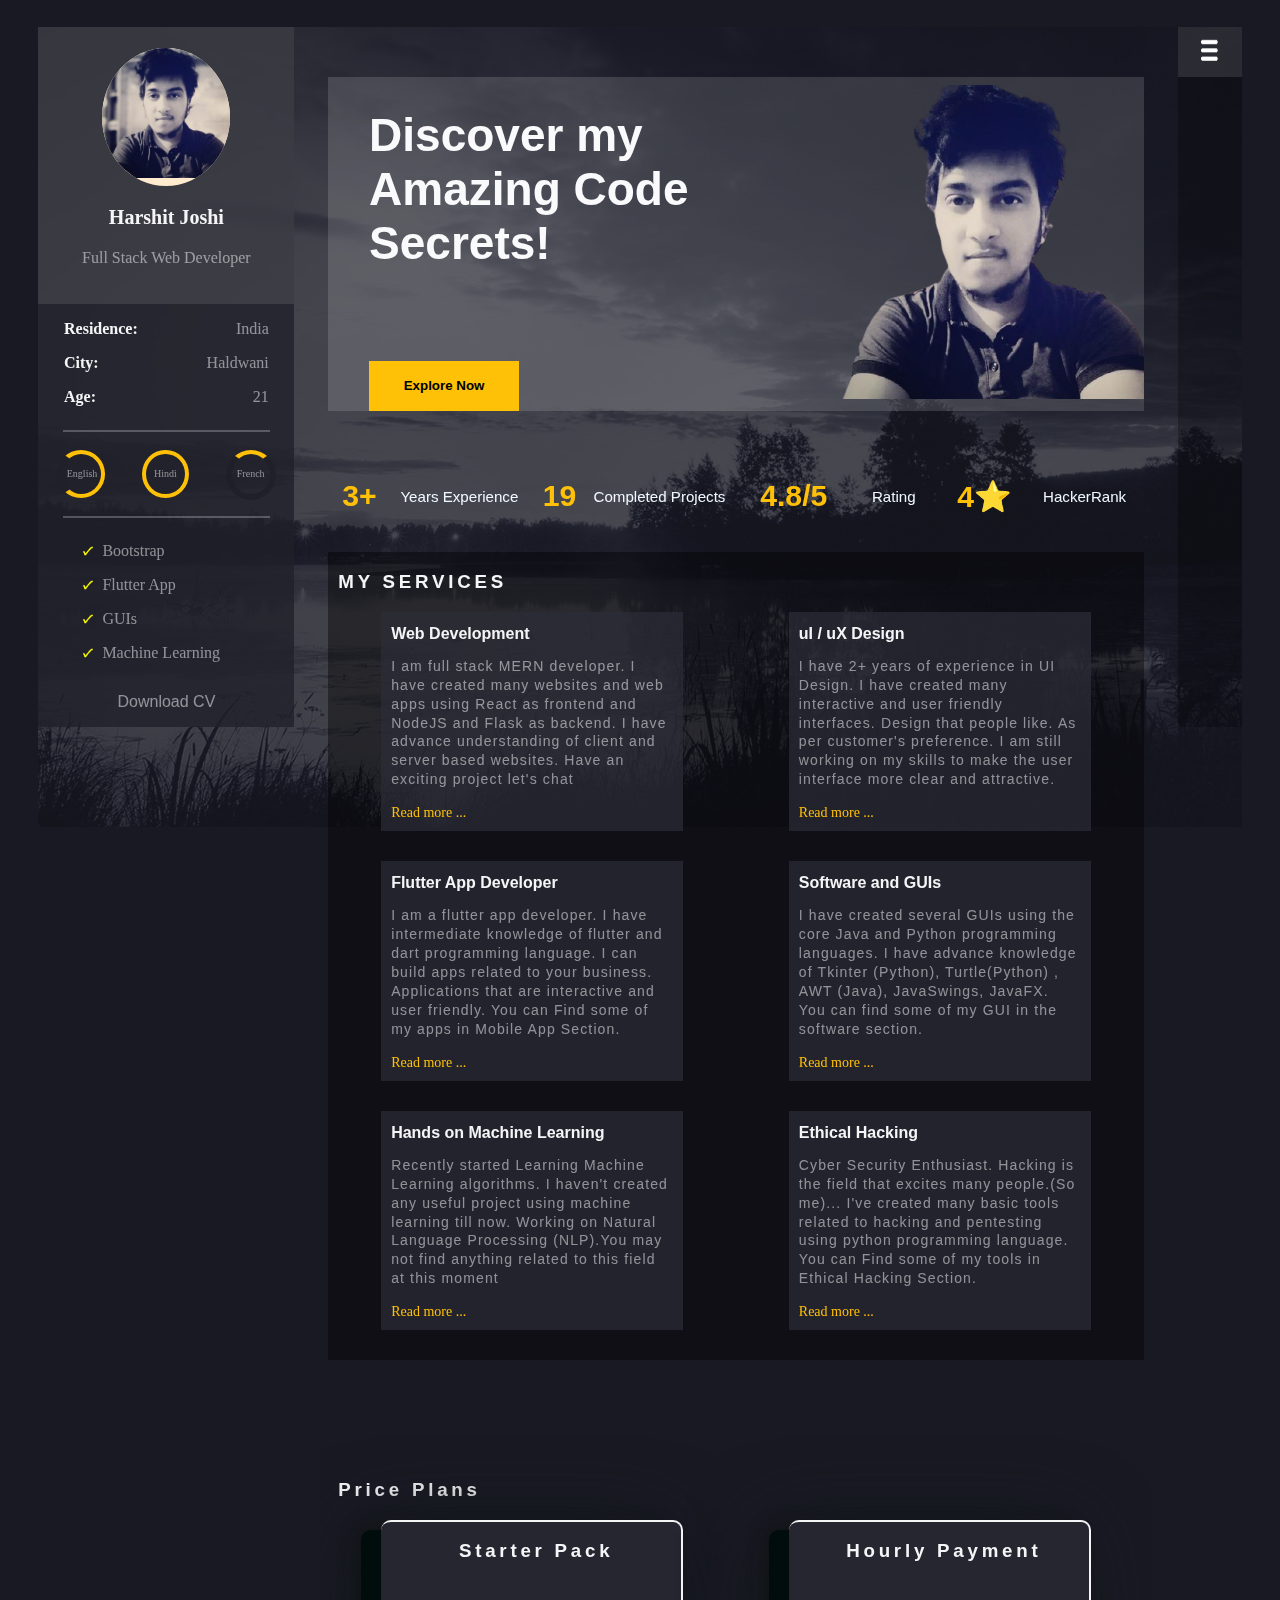
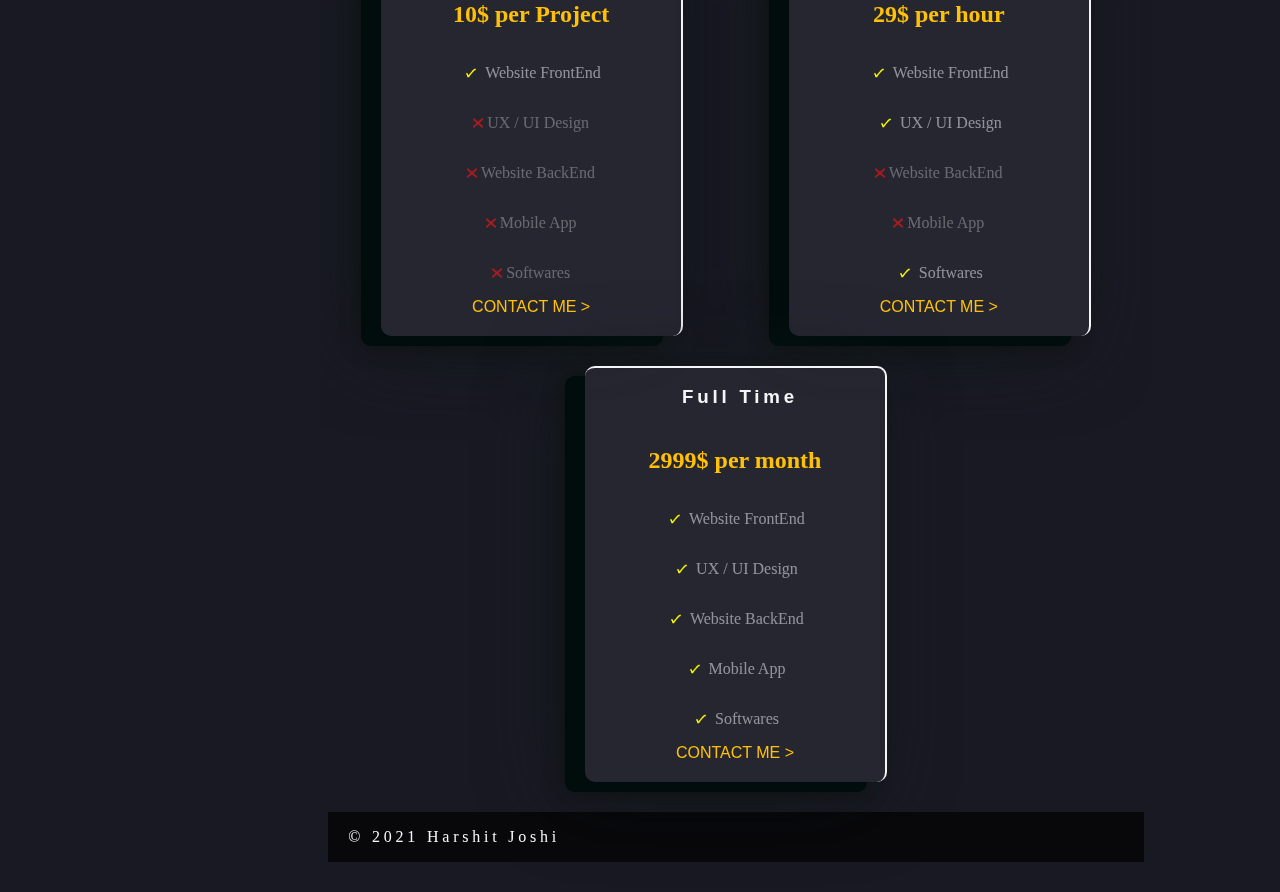
==== index.html @ a352c39e "Add files via upload" ====
<!DOCTYPE html>
<html lang="en">
<head>
    <meta charset="UTF-8">
    <meta http-equiv="X-UA-Compatible" content="IE=edge">
    <meta name="viewport" content="width=device-width, initial-scale=1.0">
    <title>Harshit Joshi</title>
    <link rel="stylesheet" href="css/styles.css">
    <link rel="preconnect" href="https://fonts.googleapis.com">
<link rel="preconnect" href="https://fonts.gstatic.com" crossorigin>
<link href="https://fonts.googleapis.com/css2?family=Style+Script&display=swap" rel="stylesheet">
</head>

<body>
    <button id="leftDotMenu" onclick='myfunction()'><img id="changingIcon" src="images/menuicon.png" style="height: 50%;width: 80%;padding-top: 16px;" alt=""></button>
    <!-- <h1 id="staticHead">HJ-iWEB</h1> -->
    <div id="mainContainer">
        <div class="staticFrameLeft slideL" id="idStaticFrame">
            <div class="mainProfileBox">
                <div class="profilepic">
                    <img src="images/profile.png" alt="Profile Image" width="100%",>
                </div>
                <div>
                    <center>
                        <h3>Harshit Joshi</h3>
                        <p>Full Stack Web Developer</p>
                    </center>
                </div>
            </div>
            <!-- End of profile box -->

            <div class="addressBox">
                <div class="leftAddressBox">
                    <p>Residence:</p>
                    <p>City:</p>
                    <p>Age:</p>
                </div>

                <div class="rightAddressBox">
                    <p>India</p>
                    <p>Haldwani</p>
                    <p>21</p>
                </div>
            </div>
            <!-- Address box ends here -->
            <hr width="80%" style="color: #f5f5f741;border: 0.1px solid #f5f5f741;">

            <div class="circularChart">
                <div class="part3">
                    <p>English</p>
                </div>
                <div class="part">
                    <p>Hindi</p>
                </div>
                <div class="part2">
                    <p>French</p>
                </div>
            </div>
            <br> 
            <!-- End of circular Chart -->
            <hr width="80%" style="color: #f5f5f741;border: 0.1px solid #f5f5f741;">
            <div class="workingKnowlege">
                <p><img src="images/tickImage.png" alt="" style="height: 10px;width: 20px;"> Bootstrap</p>
                <p><img src="images/tickImage.png" alt="" style="height: 10px;width: 20px;"> Flutter App</p>
                <p><img src="images/tickImage.png" alt="" style="height: 10px;width: 20px;"> GUIs</p>
                <p><img src="images/tickImage.png" alt="" style="height: 10px;width: 20px;"> Machine Learning</p>
            </div>
            <button type="button" class="cvDownload" title="This Option dosen't works right now">Download CV</button>
            
        </div>

        <!-- ############################################################################ -->
<!-- MID FRAME -->
        <!-- ############################################################################ -->

        <div class="MidFrame"> 
            <div class="mainHeadingBox">
                <div class="leftHead">
                    <h1>Discover my Amazing Code Secrets!</h1>
                    <div class="animatingCode">
                        
                    </div>
                    <button onclick="window.location.href='#div2ID'">Explore Now</button>
                </div>
                <div class="rightHead">
                    <img src="images/profileImage.png" alt="" id="imgAdjustment">
                </div>
            </div>
            <!-- Main Heading Ended here -->
            <br>
            <div class="div2Mid" id="div2ID">
                <div class="div2part">
                    <h1>3+</h1>
                    <p>Years Experience</p>
                </div>
                <div class="div2part">
                    <h1>19</h1>
                    <p>Completed Projects</p>
                </div>
                <div class="div2part">
                    <h1>4.8/5</h1>
                    <p>Rating</p>
                </div>
                <div class="div2part">
                    <h1>4⭐</h1>
                    <p>HackerRank</p>
                </div>
            </div>
            <br>
            <!-- 2nd Div ended here -->

            <div class="myServices" id="myServiceID">
                <h3>MY SERVICES</h3>
                <div class="cardDiv"  title="Projects are Not added Yet.Will be soon">
                    <div class="cardLayout">
                        <h2>Web Development</h2>
                        <p>I am full stack MERN developer. I have created many websites and web apps using React as frontend and NodeJS and Flask as backend. I have advance understanding of client and server based websites. Have an exciting project let's chat</p>
                        <a href="#">Read more ...</a>
                    </div>
                    <div class="cardLayout">
                        <h2>uI / uX Design</h2>
                        <p>I have 2+ years of experience in UI Design. I have created many interactive and user friendly interfaces. Design that people like. As per customer's preference. I am still working on my skills to make the user interface more clear and attractive.</p>
                        <a href="#">Read more ...</a>

                    </div>
                    <div class="cardLayout">
                        <h2>Flutter App Developer</h2>
                        <p>I am a flutter app developer. I have intermediate knowledge of flutter and dart programming language. I can build apps related to your business. Applications that are interactive and user friendly. You can Find some of my  apps in Mobile App Section.</p>
                        <a href="#">Read more ...</a>
                    </div>
                    <div class="cardLayout">
                        <h2>Software and GUIs </h2>
                        <p>I have created several GUIs using the core Java and Python programming languages. I have advance knowledge of Tkinter (Python), Turtle(Python) , AWT (Java), JavaSwings, JavaFX. You can find some of my GUI in the software section.</p>
                        <a href="#">Read more ...</a>
                    </div>
                    <div class="cardLayout">
                        <h2>Hands on Machine Learning</h2>
                        <p>Recently started Learning Machine Learning algorithms. I haven't created any useful project using machine learning till now. Working on Natural Language Processing (NLP).You may not find anything related to this field at this moment</p>
                        <a href="#">Read more ...</a>
                    </div>
                    <div class="cardLayout">
                        <h2>Ethical Hacking</h2>
                        <p>Cyber Security Enthusiast. Hacking is the field that excites many people.(So me)... I've created many basic tools related to hacking and pentesting using python programming language. You can Find some of my tools in Ethical Hacking Section.</p>
                        <a href="#">Read more ...</a>
                    </div>

                </div>
            </div>
            <!-- End of my services div -->

            <div class="myPlans" id="myPlansID">
                <h3>Price Plans</h3>
                <div class="planCards">
                    <div class="planCardLayout">
                       <h3>Starter Pack</h3>
                       <h2>10$ per Project</h2>
                       <div class="workingKnowlegeNew">
                        <p><img src="images/tickImage.png" alt="" style="height: 10px;width: 20px;"> Website FrontEnd</p>
                        <p style="color:#f5f5f752;"><img src="images/crossImage.png" alt="" style="height: 10px;width: 10px;"> UX / UI Design</p>
                        <p style="color:#f5f5f752;"><img src="images/crossImage.png" alt="" style="height: 10px;width: 10px;"> Website BackEnd</p>
                        <p style="color:#f5f5f752;"><img src="images/crossImage.png" alt="" style="height: 10px;width: 10px;"> Mobile App</p>
                        <p style="color:#f5f5f752;"><img src="images/crossImage.png" alt="" style="height: 10px;width: 10px;"> Softwares</p>
                       </div>
                       <a href="mailto:'joshi.harshit1104@gmail.com'">CONTACT ME ></a>

                    </div>
                <div class="planCards">
                    <div class="planCardLayout">
                        <h3>Hourly Payment</h3>
                        <h2>29$ per hour</h2>
                        <div class="workingKnowlegeNew">
                            <p><img src="images/tickImage.png" alt="" style="height: 10px;width: 20px;"> Website FrontEnd</p>
                            <p><img src="images/tickImage.png" alt="" style="height: 10px;width: 20px;"> UX / UI Design</p>
                            <p style="color:#f5f5f752;"><img src="images/crossImage.png" alt="" style="height: 10px;width: 10px;"> Website BackEnd</p>
                            <p style="color:#f5f5f752;"><img src="images/crossImage.png" alt="" style="height: 10px;width: 10px;"> Mobile App</p>
                            <p><img src="images/tickImage.png" alt="" style="height: 10px;width: 20px;"> Softwares</p>
                        </div>
                        <a href="mailto:'joshi.harshit1104@gmail.com'">CONTACT ME ></a>
                    </div>
                </div>
                <div class="planCards">
                    <div class="planCardLayout">
                        <h3>Full Time</h3>
                        <h2>2999$ per month</h2>
                        <div class="workingKnowlegeNew">
                            <p><img src="images/tickImage.png" alt="" style="height: 10px;width: 20px;"> Website FrontEnd</p>
                            <p><img src="images/tickImage.png" alt="" style="height: 10px;width: 20px;"> UX / UI Design</p>
                            <p><img src="images/tickImage.png" alt="" style="height: 10px;width: 20px;"> Website BackEnd</p>
                            <p><img src="images/tickImage.png" alt="" style="height: 10px;width: 20px;"> Mobile App</p>
                            <p><img src="images/tickImage.png" alt="" style="height: 10px;width: 20px;"> Softwares</p> 
                        </div>
                       <a href="mailto:'joshi.harshit1104@gmail.com'">CONTACT ME ></a>
                    </div>
                </div>
            </div>
        </div>
        <!-- MY PRICE PLAN DIV ENDS HERE -->

        <!-- Footer -->
        <div class="footerClass">
            <p>© 2021 Harshit Joshi</p>
        </div>

        </div>

        <!-- ############################################################################ -->
<!--  RIGHT FRAME -->
        <!-- ############################################################################ -->

        <div class="rightFrame">
            <div class="headingRightFrame">
                <button type="button" style="background-color: transparent;height: 100%;width: 100%;border: none;">
                    <img src="images/menuicon.png" alt="" style="height: 60%;width: 60%;">
                </button>
            </div>
        </div>

    </div>
    
<script>
    var countingOpen=1
    function myfunction(){
        // document.getElementById("idStaticFrame").classList.add("animPhone")
        if (countingOpen%2==0){
            document.getElementById("idStaticFrame").classList.add("slideR")
            document.getElementById("idStaticFrame").classList.remove("slideL")
            countingOpen=1
            console.log("Pressed 1")
            document.getElementById("changingIcon").setAttribute("src","images/triple_dot.png")
            document.getElementById("changingIcon").style.height="70%"
            // document.getElementById("leftDotMenu").style.opacity=0.3
            
        }
        else{
            document.getElementById("idStaticFrame").classList.add("slideL")
            document.getElementById("idStaticFrame").classList.remove("slideR")
            console.log("Pressed 2")
            countingOpen=2
            document.getElementById("changingIcon").setAttribute("src","images/menuicon.png")
            document.getElementById("changingIcon").style.height="50%"    
          }

    }
</script>
</body>
</html>
---- css/styles.css ----
body{
    background-color: #191923;
    /* height: 800px; */
}
body::before{
    content: "";
    /* align-items: ; */
    position: fixed;
    top: 0;
    left: 0;
    width: 100%;
    height: 22px;
    background-color:#191923 ;
    z-index: 10;
    
}

#leftDotMenu{
    display: flex;
    justify-content: center;
    align-items: center;
    position: fixed;
    top: 0%;
    left: 10px;
    z-index: 90;
    width: 70px;
    height: 50px;
    background-color: transparent;
    border: none;
    display: none;
}

#leftDotMenu:active{
    background-color: rgba(1, 1, 1, 0.2);
}

#mainContainer{
    margin: 3%;
    /* height: 94%; */
    width: 94%;
    /* background-color: #fff; */
    display: flex;
    flex-direction: row;
    overflow: hidden;
}

#mainContainer::before{
    content: "";
    background-image: url("../images/backgroundSite.jpg");
    background-repeat: no-repeat;
    background-attachment: fixed;
    background-size: cover;
    opacity: 0.2;
    position: fixed;
    top: 3%;
    left: 3%;
    height: 800px;
    width: 94%;    
}

/* Main LEFT FRAME */
        .staticFrameLeft{
            display: flex;
            flex-direction: column;
            position: fixed;
            top: 3%;
            left: 3%;
            width: 20%;
            height: 700px;
            /* background-color: #20202A; */
            background: rgba(32,32,42,0.8);
            /* overflow; */
            z-index: 1;
        }

            .mainProfileBox{
                width: 100%;
                height: 40%;
                /* position: fixed; */
                background: rgba(255,255,255,0.1);
                display: flex;
                flex-direction: column;
                justify-content: center;
                align-items: center;
            }

                .profilepic{
                    width: 50%;
                    height: 50%;
                    border-radius: 50%;
                    background-color: blanchedalmond;
                    overflow: hidden;

                }

                .mainProfileBox div h3{
                    color: #F5F5F7;
                    font-weight: 600;
                    font-size: 20px;

                }
                .mainProfileBox div p{
                    color: #f5f5f786;
                    /* font-weight: ; */
                    font-size: 16px;
                }

        .addressBox{
            display: flex;
            flex-direction: row;
            justify-content: center;
            width: 100%;
            
        }

            
            .leftAddressBox{
                width: 40%;
            }

            .rightAddressBox{
                text-align: right;
                width: 40%;
            }

            .leftAddressBox p{
                font-size: 16;
                font-weight: 600;
                color:#F5F5F7;
            }

            .rightAddressBox p{
                font-size: 16;
                color: #f5f5f786;
            }


        .circularChart{
            margin-top: 10px;
            width: 100%;
            height: 40px;
            /* background-color: #F5F5F7; */
            display: flex;
            flex-direction: row;
            justify-content: space-around;
        }

            .part{
                width: 15%;
                height: 100%;
                border-radius: 50%;
                
                border: 4px solid #FFC107;
                display: flex;
                justify-content: center;
                align-items: center;
            }
            .part3{
                width: 15%;
                height: 100%;
                border-radius: 50%;
                
                border: 4px solid #FFC107;
                border-left:6px solid rgba(32,32,42,0.8) ;
                display: flex;
                justify-content: center;
                align-items: center;
            }

            .part2{
                width: 15%;
                height: 100%;
                border-radius: 50%;
                
                border: 4px solid #FFC107;
                border-left:6px solid rgba(32,32,42,0.8) ;
                border-bottom:6px solid rgba(32,32,42,0.8) ;
                border-right:6px solid rgba(32,32,42,0.8) ;
                display: flex;
                justify-content: center;
                align-items: center;
            }





            .part p,.part3 p,.part2 p{
                color: #f5f5f786;
                font-size: 10px;
            }

        
        .workingKnowlege p{
            margin-left: 40px;
            color: #f5f5f786;
        }

        .cvDownload{
            height: 50px;
            color: #f5f5f786;
            font-size: 16px;
            background: transparent;
            border: 0px;
            cursor: pointer;
        }

        .cvDownload:hover{
            background-color: #f5f5f73f;
        }

/* ##################################################################################### */
/* ##################################################################################### */
/* ##################################################################################### */
/* ##################################################################################### */
/* ##################################################################################### */

/* Right Frame */
.rightFrame{
    width: 5%;
    height: 700px;
    position: fixed;
    left: 92%;
    top: 3%;
    display: flex;
    flex-direction: column;
    background: rgba(1, 1, 1, 0.26);
}

.headingRightFrame{
    position: relative;
    top: 0;
    left: 0;
    width: 100%;
    height: 50px;
    background-color:#f5f5f71e ;
    
}

/* ##################################################################################### */
/* ##################################################################################### */
/* ##################################################################################### */
/* ##################################################################################### */
/* ##################################################################################### */

/* MID Frame */
.MidFrame{
    position: absolute;
    top: 3%;
    left: 25%;
    /* background-color: #F5F5F7; */
    width: 65%;
    /* height: 900px; */
    overflow: hidden;
    display: flex;
    flex-direction: column;
    align-items: center;
}

.mainHeadingBox{
    margin-top: 50px;
    margin-bottom: 30px;
    width: 98%;
    /* height: 350px; */
    display: flex;
    flex-direction: row;
    align-items: center;
    background:rgba(255,255,255,0.14)
    
}

    .leftHead{
        width: 60%;
        height: 80%;
        /* background-color: #FFC107; */
        display: flex;
        flex-direction: column;
        justify-content: space-around;
        padding-left: 5%;
        /* align-items: center; */
    }

    .leftHead h1{
        font-size: 46px;
        font-family: "Poppins", sans-serif;
        font-weight: 900;
        color: #fafafc;
    }

    .leftHead button{
        width:150px;
        height: 50px;
        background-color: #FFC107;
        border: 0px;
        position: relative;
        top: 0;
        left: 0;
        font-weight: bold;
    }

    .leftHead button:hover{
        box-shadow: 0px 0px 0px #FFC107,0px 0px 20px #FFC107,0px 0px 80px #FFC107;
        animation: animateBtn 500ms linear forwards;
    }

    .animateExploreBtn{
        animation: animateBtn 500ms linear forwards;
    }

    @keyframes animateBtn{
        from{
            top: 0;
        }        
        to{
            top: -3px;
        }
    }
    .animatingCode{
        width:200px;
        height: 60px;
        
    }

    .animatingCode::before{
        content: '';
        position: absolute;
        top: 270px;
        left: 40px;
        width: 100%;
        height: 21px;
        overflow: hidden;
        font-size: 20px;
        font-family: "Poppins",sans-serif;
        color: #eeeded9a  ;
        font-weight: 400;
        letter-spacing: 0.5mm;
        animation: textAnimation 20s infinite linear ;
        
        /* box-shadow: 0px 0px 0px #fffbfb,0px 0px 20px #fffbfb,0px 0px 80px #fffbfb; */
    }

    @keyframes textAnimation {
        0%{
            width: 0%;
        }
        10%{
            content: '<code>_Hello_there._I_am_Harshit_</code>';
            width: 100%;
        }
        20%{
            width: 0%;
        }
        30%{
            content:'<code>_I_build_Automation_Tools_</code>';
            width: 100%;
        }
        40%{
            width: 0%;
        }
        50%{
            content:'<code>_I_build_ios_and_android_apps_</code>';
            width: 100%;
        }
        60%{
            width: 0%;   
        }
        70%{
            content: '<code>_I_build_UX/UI_designs_and_interfaces_</code>';
            width: 100%;
        }
        80%{
            width: 0%;
            
        }
        90%{
            content: '<code>_I_build_GUIs_and_Softwares_</code>';
            width: 100%;
        }
        100%{
            width: 0%;
        }
        
    }

    .rightHead{
        width: 40%;
        height: 100%; 
        
    } 

    #imgAdjustment{
        width: 100%;
        height: 100%;
    }

.div2Mid{
    width: 98%;
    /* height: 60px; */
    
    display: flex;
    flex-wrap: wrap;
    flex-direction: row;
    justify-content: space-around;
    align-items: center;
    flex-wrap: wrap;
}

    .div2part{
        width: 200px;
        height: 80%;
        
        display: flex;
        
        flex-direction: row;
        justify-content: space-around;
        align-items: center;
    }
    .div2part h1{
        font-family: "Poppins",sans-serif;
        color: #FFC107;
        font-size: 8mm;
    }

    .div2part p{
        font-family: "Poppins",sans-serif;
        color: aliceblue;
        font-size: 4mm;
        
    }


/* 3rd div starting here */
.myServices{
    width: 98%;
    /* height: 300px; */
    margin-bottom: 100px;
        background: rgba(1,1,1,0.4);
    
}
    .myServices h3{
        font-family: "Poppins",sans-serif;
        color: #F5F5F7;
        font-weight: 700;
        letter-spacing: 1mm;
        margin-left: 10px;
    }

    .cardDiv{
        width: 100%;
        /* height: 90%; */
        display: flex;
        flex-direction: row;
        flex-wrap: wrap;
        justify-content: space-around;
        align-content: space-around;
        /* margin-bottom: 200px; */
        
    }

        .cardLayout{
            width: 300px;
            /* height: 200px; */
            background: rgba(44,44,56,0.7);
            margin-bottom: 30px;
            padding-bottom: 10px;
            border-right:2px solid rgba(44,44,56,0.3);
            /* border-top: 2px solid #F5F5F7; */
            /* padding: ; */
        }
        .cardLayout:hover{
            border-right:2px #9c9cc06b solid;
            border-top: 2px #9c9cc06b solid;    
        }

            .cardLayout h2{
                margin-left: 10px;
                font-family: "Poppins",sans-serif;
                font-size: 16px;
                font-weight: 600;
                color: #F5F5F7;
            }
            .cardLayout p{
                margin-left: 10px;
                margin-right: 10px;
                font-family: "Poppins",sans-serif;
                color: #f5f5f786;
                font-size: 14px;
                line-height: 5mm;
                letter-spacing:0.3mm;
            }

            .cardLayout a{
                margin-left: 10px;
                font-size: 14px;
                font-family: cursive;
                color: #FFC107;
                text-decoration: none;
            }

            .cardLayout a:hover{
                color: #d2ff07;
                /* box-shadow: 0px 0px 0px #FFC107,0px 0px 20px #FFC107,0px 0px 60px #FFC107; */
            }

.myPlans{
    width: 98%;

}

.planCards{
    display: flex;
    flex-direction: row;
    justify-content: space-around;
    flex-wrap: wrap;
}
    .planCardLayout{
        width: 300px;
        /* height: 400px; */
        background: rgba(44,44,56,0.7);
        margin-bottom: 30px;
        display: flex;
        flex-direction: column;
        justify-content: space-around;
        align-items: center;
        border-radius: 10px;
        border-right: 2px solid #F5F5F7;
        border-top: 2px solid #F5F5F7;
        box-shadow: -20px 10px 0px rgb(1, 12, 12),-20px 10px 20px rgb(15, 17, 17),-20px 10px 80px rgb(18, 27, 27);

        /* padding: ; */
    }

    .planCardLayout:hover{
        transform: rotateY(0deg);
        animation: animatecardLayout 1s linear;
    }

    @keyframes animatecardLayout{
        0%{
            transform: rotateY(0deg);
            transform: skewX(0deg);

        }
        30%{
            transform: rotateY(10deg);
            transform: skewX(2deg);
        }
        70%{
            transform: rotateY(-10deg);
            transform: skewX(-2deg);
        }
        100%{
            transform: rotateY(0deg);
            transform: skewX(0deg);
        }
    } 

    .myPlans h3{
        font-family: "Poppins",sans-serif;
        color: #F5F5F7;
        font-weight: 700;
        letter-spacing: 1mm;
        margin-left: 10px;
    }

    .planCardLayout h2{
        color: #FFC107;       
    }
    .workingKnowlegeNew{
        display: flex;
        flex-direction: column;
        align-items: center;
        color: #f5f5f786;
    }

    .planCardLayout a{
        margin-bottom: 20px;
        color: #FFC107;
        text-align: left;
        text-decoration: none;
        position: relative;
        font-family: "Poppins",sans-serif;
    }

    .planCardLayout a:hover{
        color: #d2ff07;

    }

/* Footer Link */
.footerClass{
    width: 98%;
    height: 50px;
    background-color: rgba(1,1,1,0.7);
    margin-bottom: 30px;
}

.footerClass p{
    color: #F5F5F7;
    font-weight: 100;
    margin-left: 20px;
    letter-spacing: 1mm;
    
}

/* FOR MOBILE USERS */
/* ###################################################################################### */
/* ###################################################################################### */
/* ###################################################################################### */
/* ###################################################################################### */
/* ###################################################################################### */
/* ###################################################################################### */
/* ###################################################################################### */
/* ###################################################################################### */
/* ###################################################################################### */
/* ###################################################################################### */
/* ###################################################################################### */
/* ###################################################################################### */
/* ###################################################################################### */

@media (min-width:496px) and (max-width:1200px) {

    /* #mainContainer::before{
        width: 100%;
    }
    #mainContainer{
        width: 100%;
    } */


    #leftDotMenu{
        display: inline;
    }
    .staticFrameLeft{
        width: 300px;
        display: flex;
        position:fixed;
        overflow: scroll;
        top: 50px;
        left: 0;
        background: rgba(1,1,1,0.9);
        overflow: hidden;
        z-index: 200;
    }
/* Added new here */
    .slideL{
        animation: slideLeft 1s linear forwards;
    }

    .slideR{
        animation: slideRight 1s linear forwards;
    }
    @keyframes slideRight {
        from{
            left: -10cm;
        }
        to{
            left: 0cm;
        }
    }

    @keyframes slideLeft {
        from{
            left: 0cm;
        }
        to{
            left:-10cm
        }
        
    }
/* Added new */
    .animPhone{
        animation:animateProfileMenu 500ms linear linear forwards;
    }

    @keyframes animateProfileMenu {
        from{
            display: none;
            z-index: 0;
        }
        to{
            display: flex;
            z-index: 20;
        }
    }

    body::before{
        padding-left: 40%;
        padding-top: 15px;
        font-size: 0.7cm;
        font-family: 'Style Script', cursive;;
        content: "HJ - i WEB"; 
        position: fixed;
        top: 0;
        left: 0;
        width: 100%;
        height: 50px;
        background-color:#000000 ;
        z-index: 10;
        color: #ffffff;
    }

    .rightFrame{
        display: none;
    }
    .MidFrame{
        top: 3%;
        left: 0%;
        width: 100%;
    }

    .mainHeadingBox{
        width: 90%;
    }

    .rightHead{
        display: none;
    }
    .animatingCode::before{
        /* display: none; */
        /* position:relative ; */
        margin-left: 80px;
        font-size: 12px;
        top: 150px;
        left: 25%;
        height: 12px;
    }

    .leftHead{
        width: 90%;
        align-items: center;
    }

    .leftHead h1{
        font-size: 36px;
    }
    .leftHead button{
        margin-bottom: 20px;
    }
}



@media screen and (max-width:495px) {

    #leftDotMenu{
        display: block;
    }
    .staticFrameLeft{
        width: 300px;
        display: flex;
        position:fixed;
        overflow: scroll;
        top: 50px;
        left: 0;
        /* overflow-y:  scroll; */
        background: rgba(1,1,1,0.9);
        overflow: hidden;
    }

    .slideL{
        animation: slideLeft 1s linear forwards;
    }

    .slideR{
        animation: slideRight 1s linear forwards;
    }
    @keyframes slideRight {
        from{
            left: -10cm;
        }
        to{
            left: 0cm;
        }
    }

    @keyframes slideLeft {
        from{
            left: 0cm;
        }
        to{
            left:-10cm
        }
        
    }

    .animPhone{
        animation:animateProfileMenu 500ms linear linear forwards;
    }

    @keyframes animateProfileMenu {
        from{
            display: none;
            z-index: 0;
        }
        to{
            display: flex;
            z-index: 20;
        }
    }

    body::before{
        padding-left: 30%;
        padding-top: 15px;
        font-size: 0.7cm;
        font-family: 'Style Script', cursive;;
        content: "HJ - i WEB";   
        position: fixed;
        top: 0;
        left: 0;
        width: 100%;
        height: 50px;
        background-color:#000000af ;
        z-index: 10;
        color: #ffffff;
    }



    .rightFrame{
        display: none;
    }
    .MidFrame{
        top: 3%;
        left: 0%;
        width: 100%;
    }
    .rightHead{
        display: none;
    }
    .animatingCode::before{
        /* display: none; */
        /* position:relative ; */
        font-size: 12px;
        left: 10px;
        height: 12px;
    }

    .leftHead{
        width: 90%;
        align-items: center;
    }

    .leftHead h1{
        font-size: 36px;
        text-align: center;
    }
    .leftHead button{
        margin-bottom: 20px;
    }
}
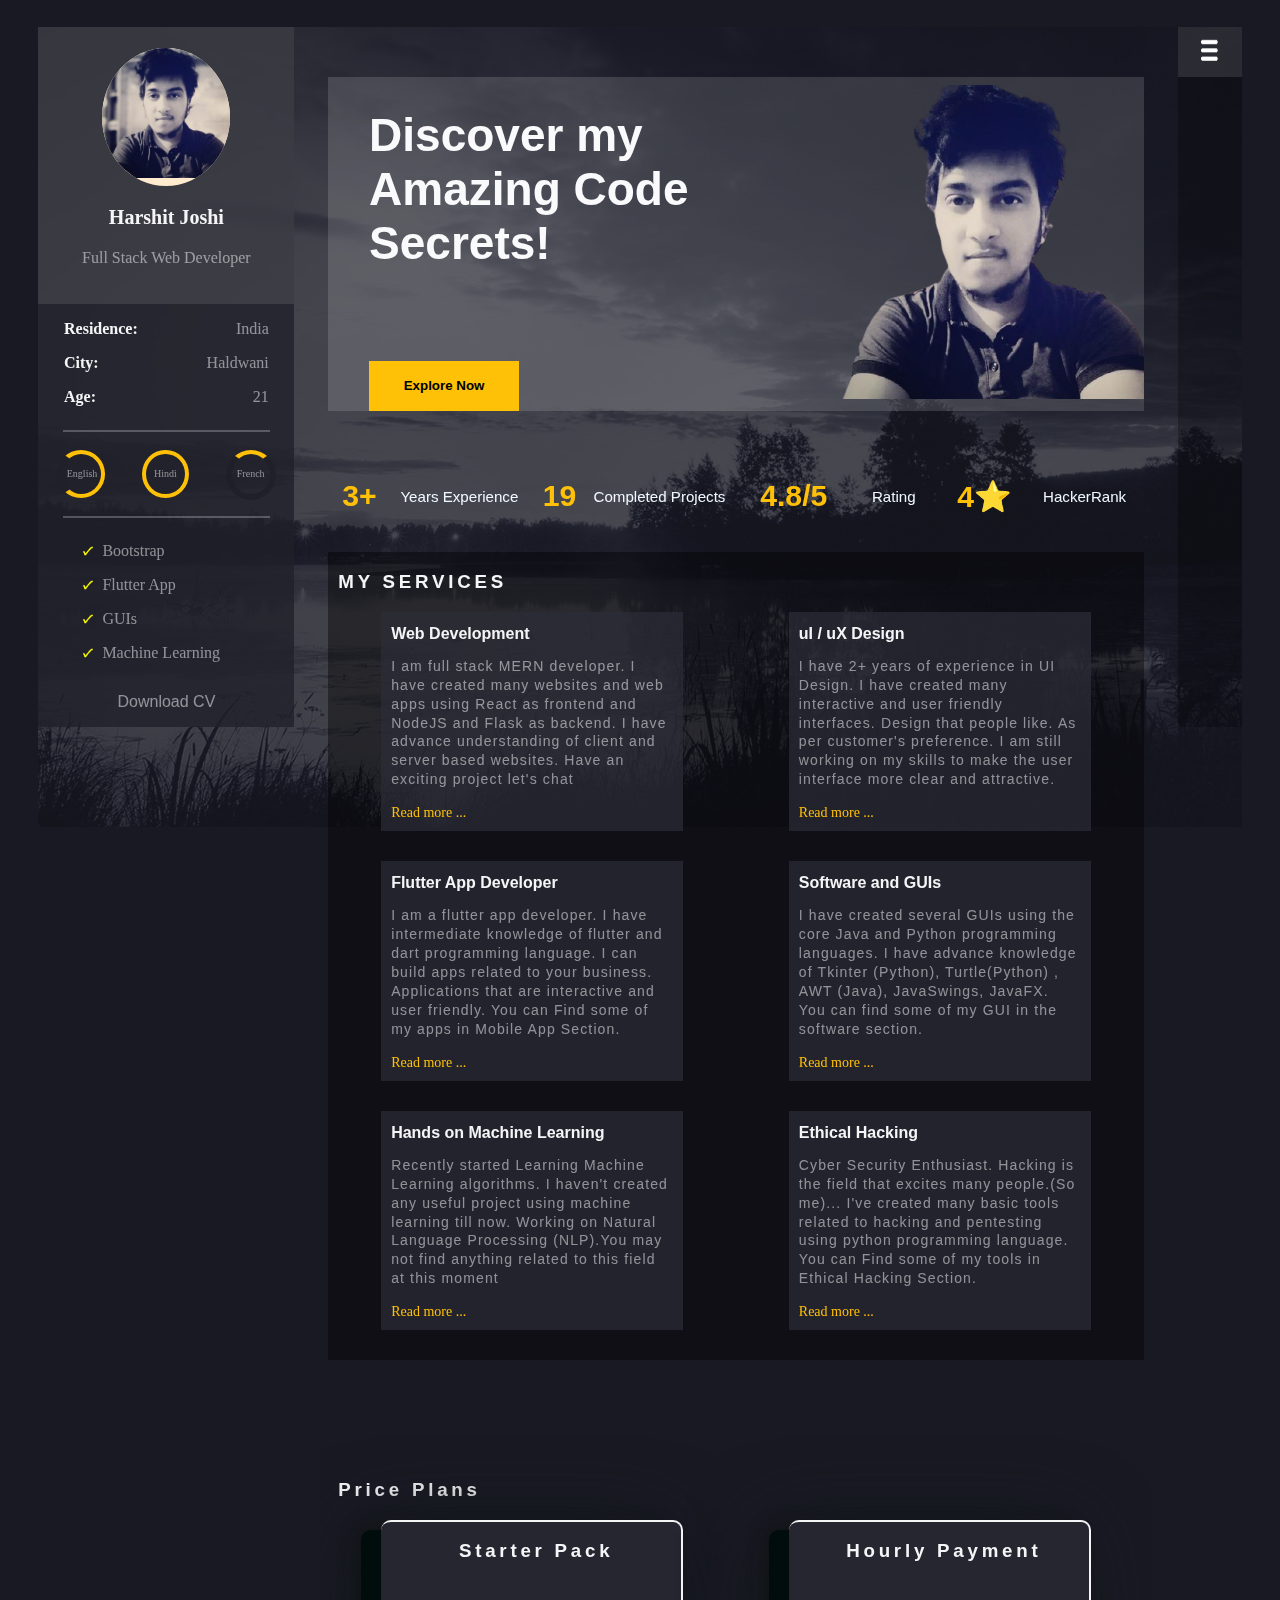
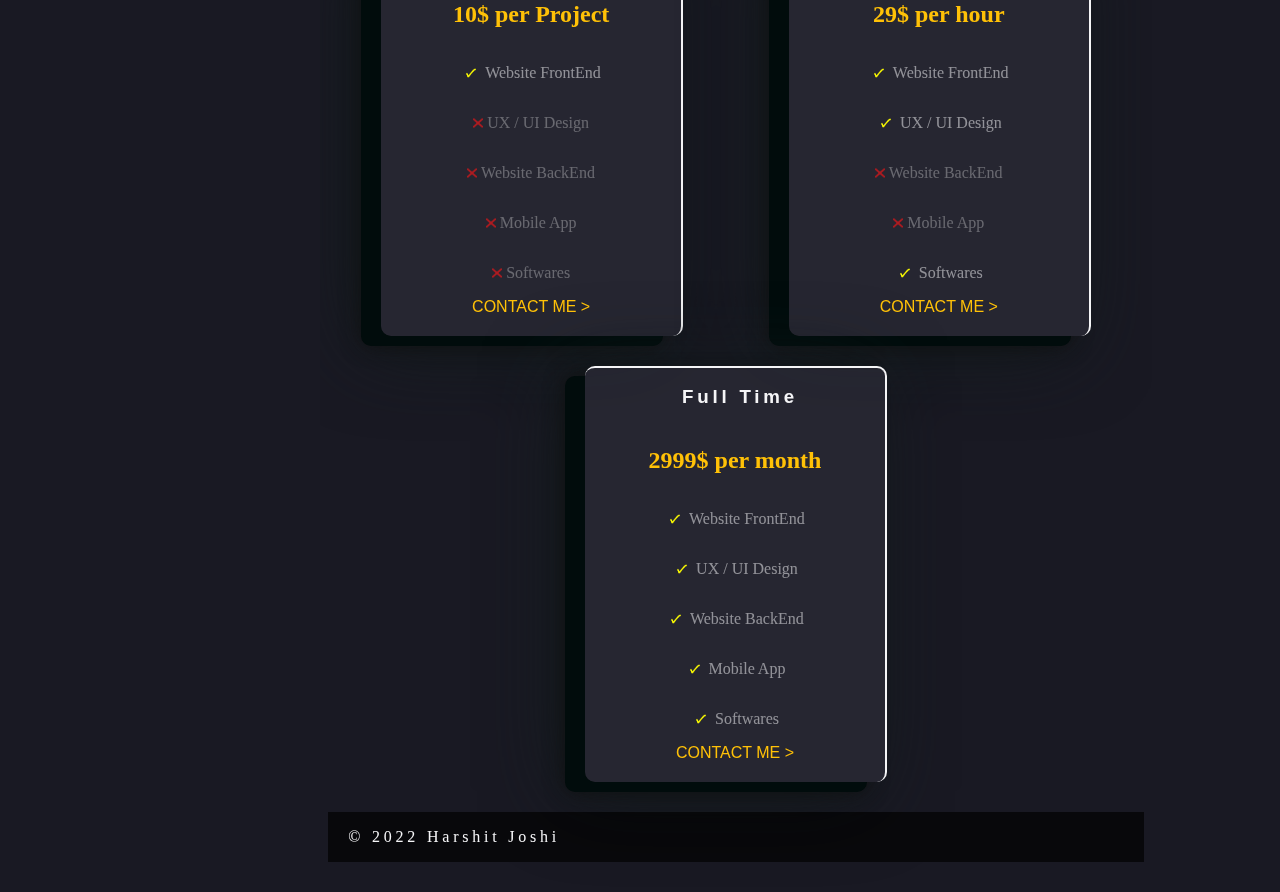
==== commit 51373476: "Update index.html" ====
--- a/index.html
+++ b/index.html
@@ -198,7 +198,7 @@
 
         <!-- Footer -->
         <div class="footerClass">
-            <p>© 2021 Harshit Joshi</p>
+            <p>© 2022 Harshit Joshi</p>
         </div>
 
         </div>
@@ -221,11 +221,11 @@
     var countingOpen=1
     function myfunction(){
         // document.getElementById("idStaticFrame").classList.add("animPhone")
-        if (countingOpen%2==0){
+        if (countingOpen%2!=0){
             document.getElementById("idStaticFrame").classList.add("slideR")
             document.getElementById("idStaticFrame").classList.remove("slideL")
-            countingOpen=1
-            console.log("Pressed 1")
+            countingOpen=2
+//             console.log("Pressed 1")
             document.getElementById("changingIcon").setAttribute("src","images/triple_dot.png")
             document.getElementById("changingIcon").style.height="70%"
             // document.getElementById("leftDotMenu").style.opacity=0.3
@@ -234,8 +234,8 @@
         else{
             document.getElementById("idStaticFrame").classList.add("slideL")
             document.getElementById("idStaticFrame").classList.remove("slideR")
-            console.log("Pressed 2")
-            countingOpen=2
+//             console.log("Pressed 2")
+            countingOpen=1
             document.getElementById("changingIcon").setAttribute("src","images/menuicon.png")
             document.getElementById("changingIcon").style.height="50%"    
           }
@@ -243,4 +243,4 @@
     }
 </script>
 </body>
-</html>+</html>
--- a/css/styles.css
+++ b/css/styles.css
@@ -644,11 +644,11 @@
     }
 /* Added new here */
     .slideL{
-        animation: slideLeft 1s linear forwards;
+        animation: slideLeft 500ms linear forwards;
     }
 
     .slideR{
-        animation: slideRight 1s linear forwards;
+        animation: slideRight 500ms linear forwards;
     }
     @keyframes slideRight {
         from{
@@ -759,11 +759,11 @@
     }
 
     .slideL{
-        animation: slideLeft 1s linear forwards;
+        animation: slideLeft 500ms linear forwards;
     }
 
     .slideR{
-        animation: slideRight 1s linear forwards;
+        animation: slideRight 500ms linear forwards;
     }
     @keyframes slideRight {
         from{
@@ -848,4 +848,4 @@
     .leftHead button{
         margin-bottom: 20px;
     }
-}+}
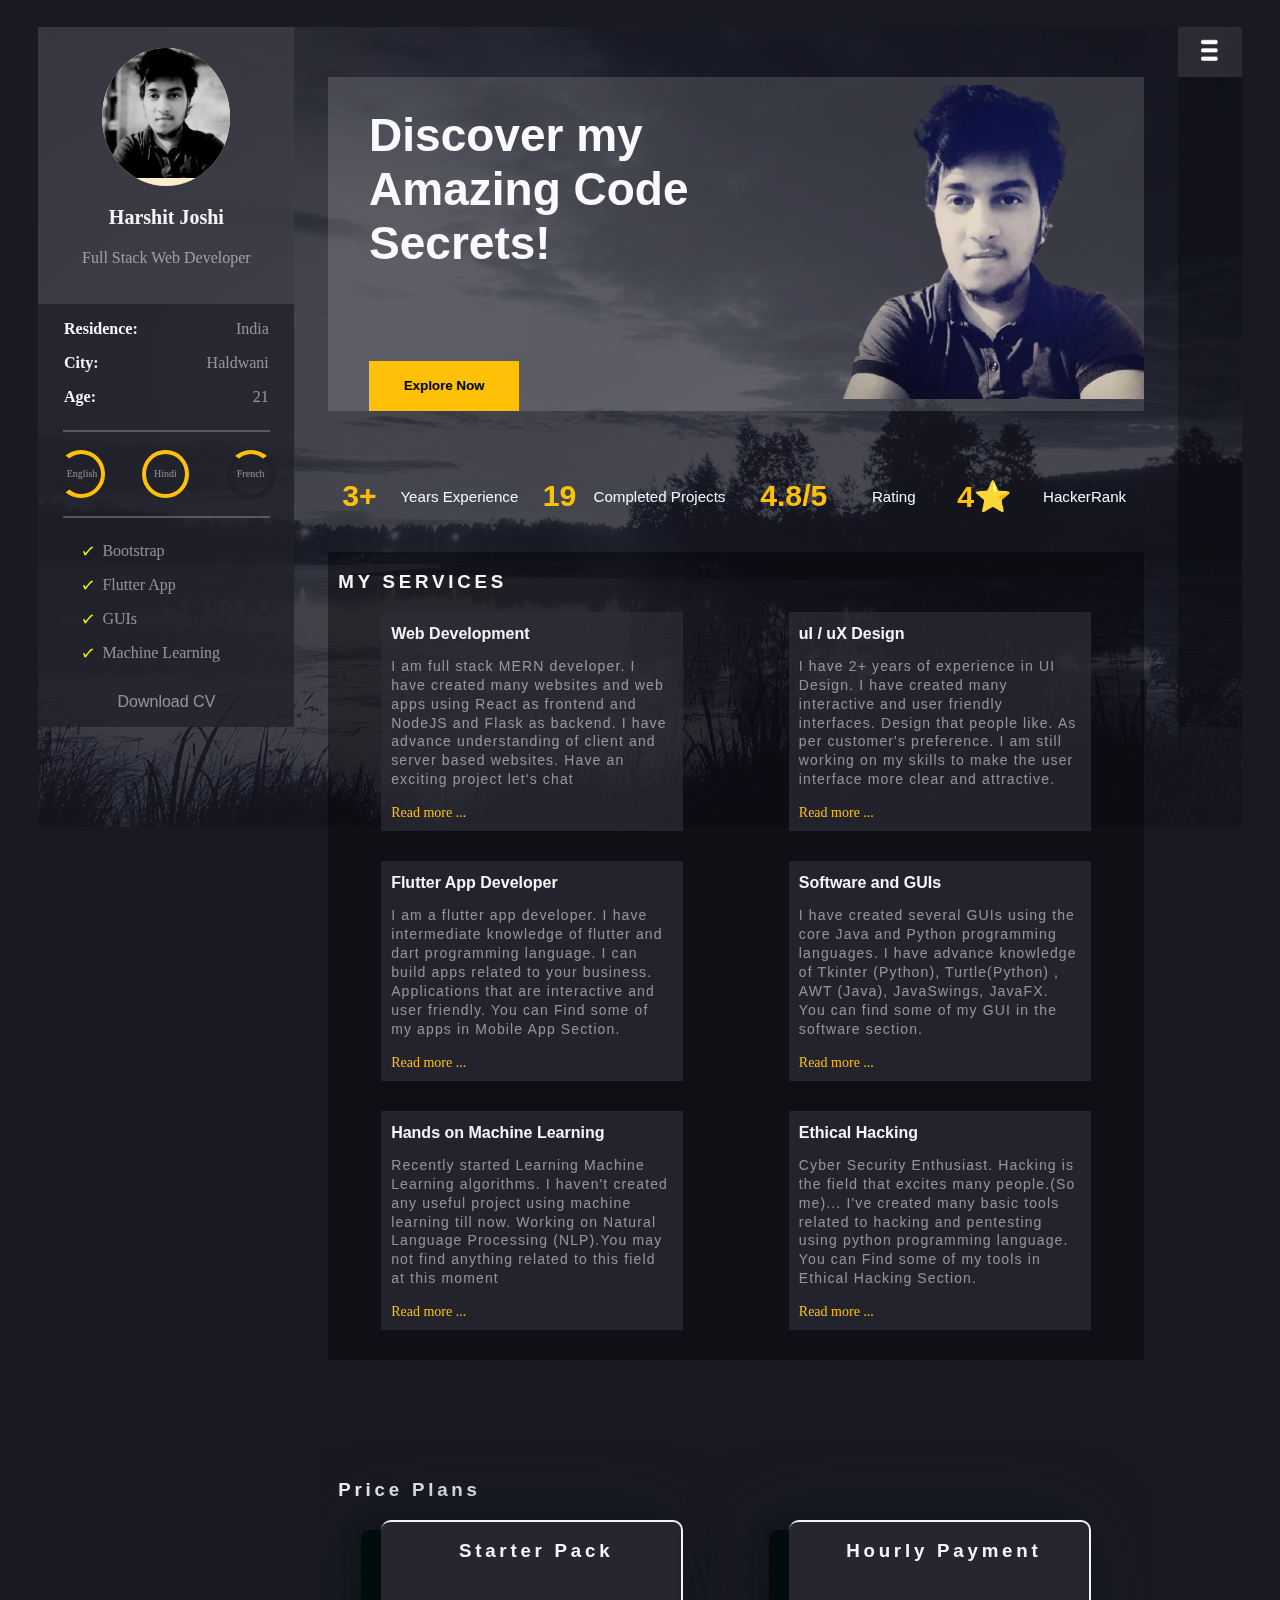
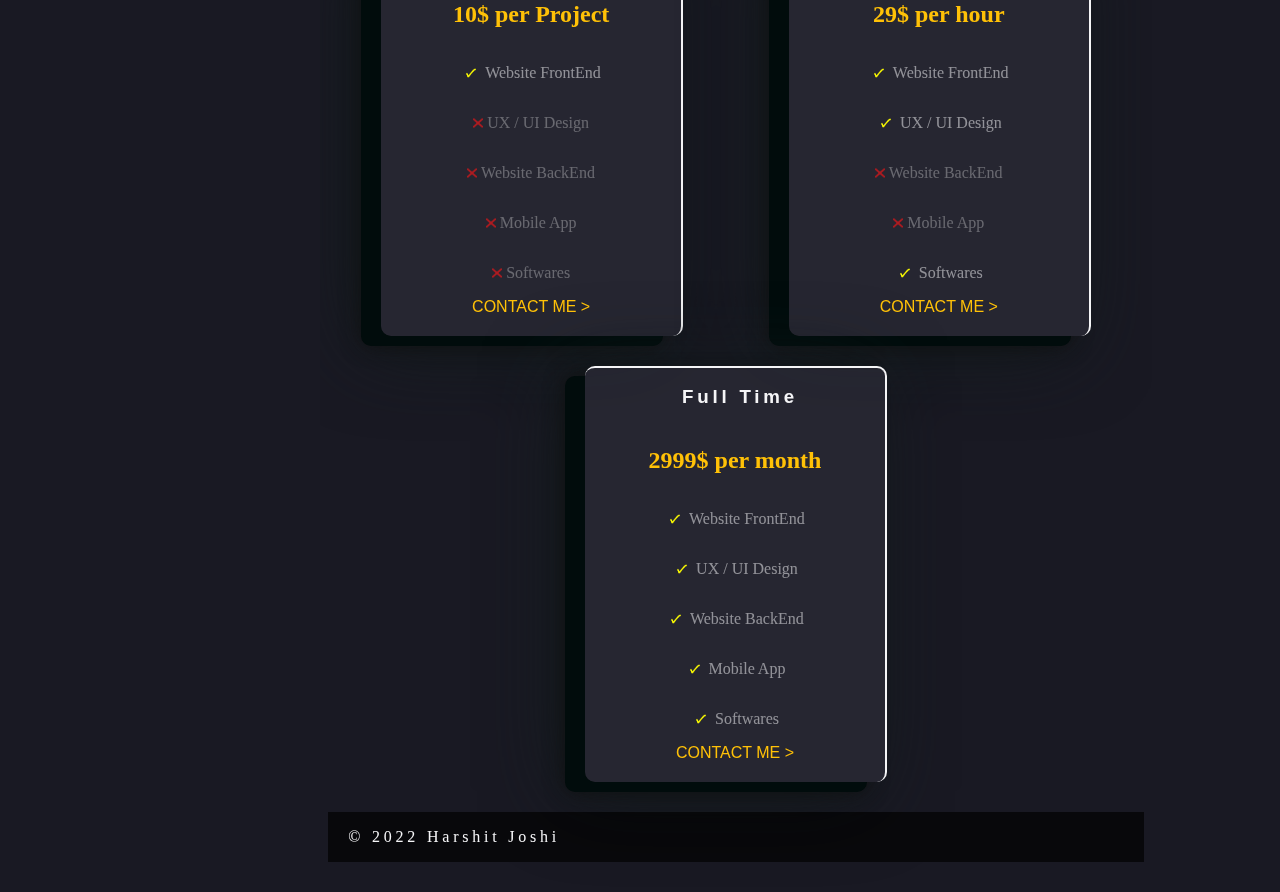
==== commit 2e04fa6f: "Update index.html" ====
--- a/index.html
+++ b/index.html
@@ -18,7 +18,7 @@
         <div class="staticFrameLeft slideL" id="idStaticFrame">
             <div class="mainProfileBox">
                 <div class="profilepic">
-                    <img src="images/profile.png" alt="Profile Image" width="100%",>
+                    <img src="images/mainPic1.jpg" alt="Profile Image" width="100%",>
                 </div>
                 <div>
                     <center>
